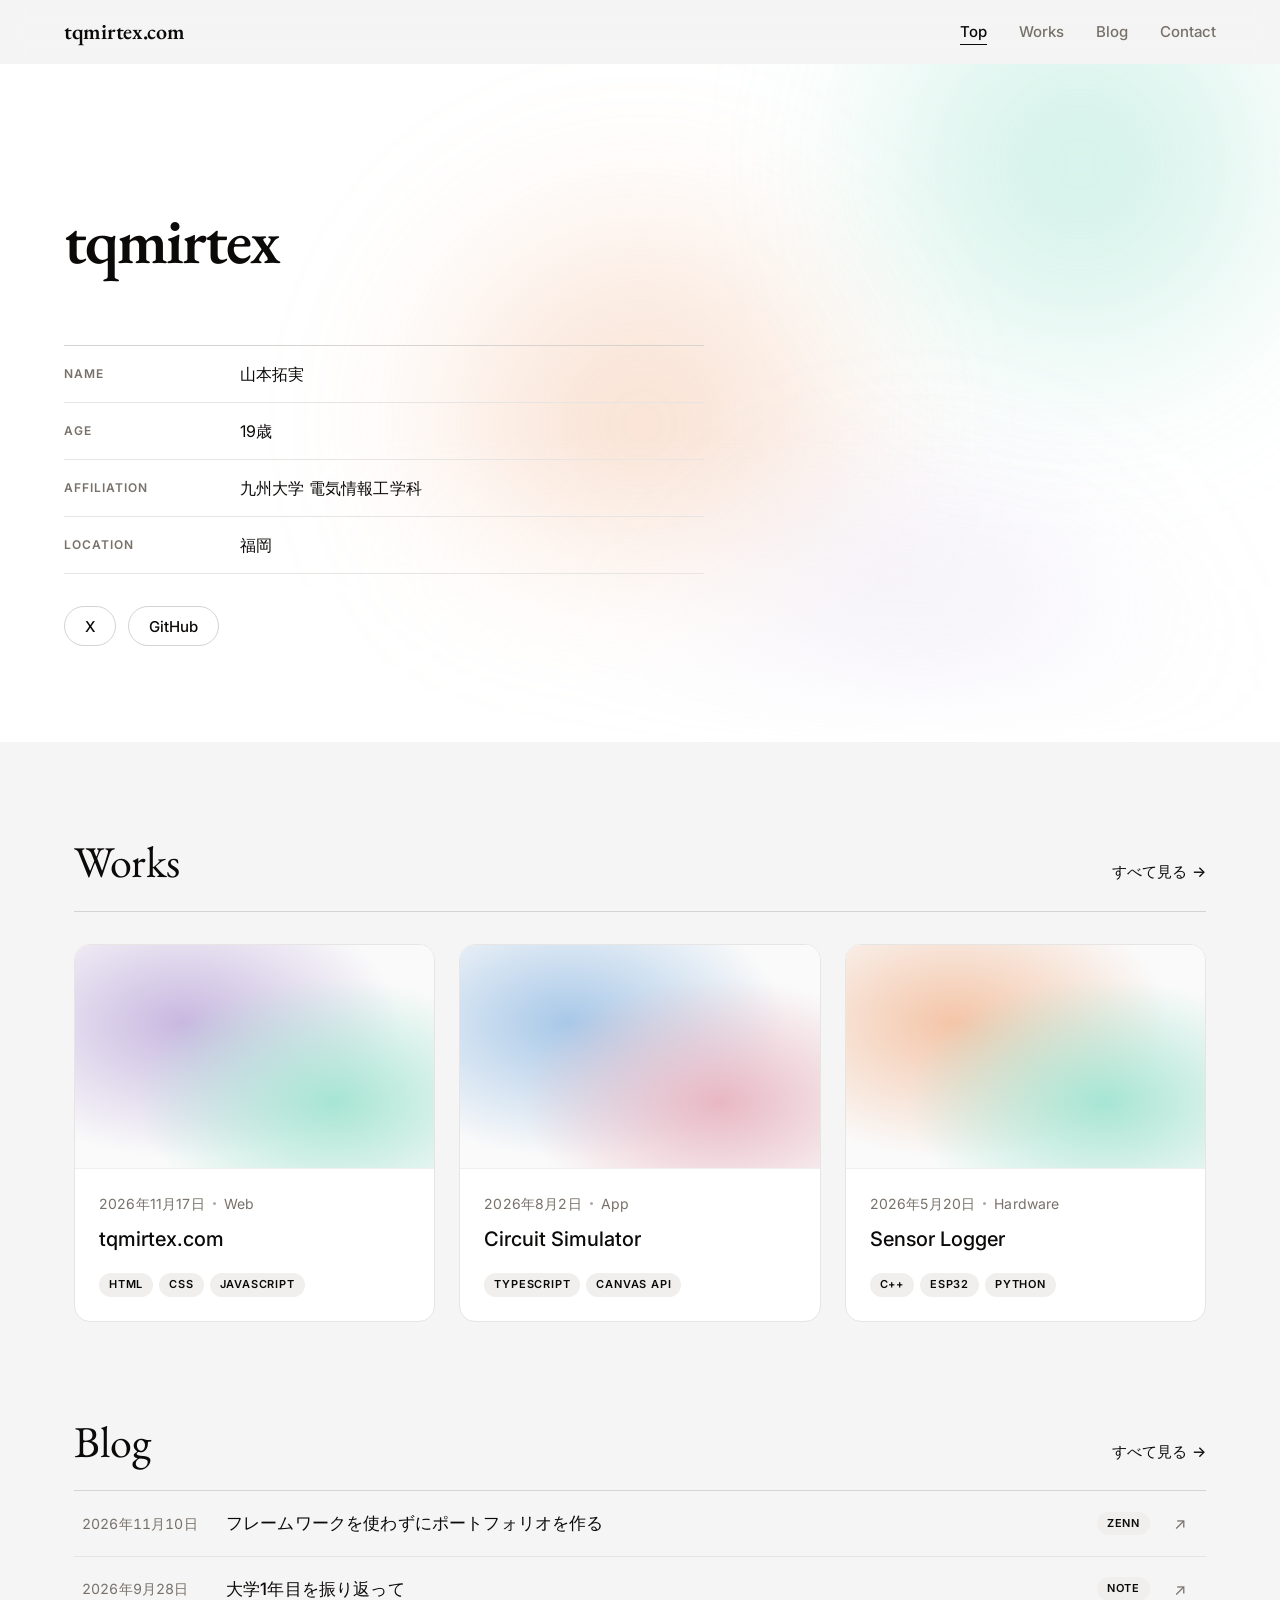
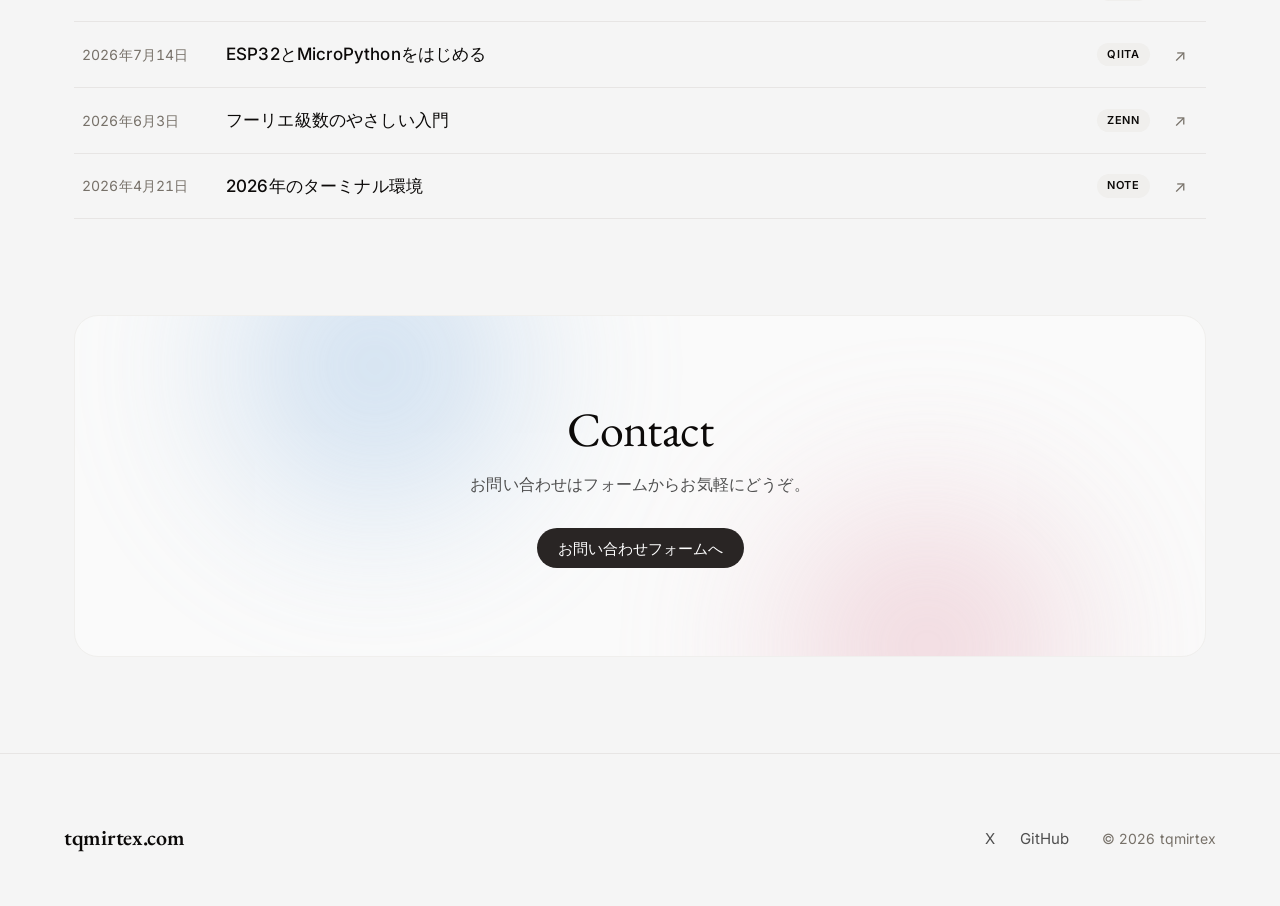
==== index.html @ c692ddb8 "初期デプロイ" ====
<!DOCTYPE html>
<html lang="ja" class="no-js">
<head>
  <meta charset="UTF-8">
  <meta name="viewport" content="width=device-width, initial-scale=1">
  <title>tqmirtex.com</title>
  <meta name="description" content="tqmirtex（山本拓実）のポートフォリオ">
  <meta property="og:title" content="tqmirtex.com">
  <meta property="og:type" content="website">
  <link rel="icon" href="assets/images/favicon.svg" type="image/svg+xml">
  <link rel="preconnect" href="https://fonts.googleapis.com">
  <link rel="preconnect" href="https://fonts.gstatic.com" crossorigin>
  <link href="https://fonts.googleapis.com/css2?family=EB+Garamond:wght@400;600&family=Inter:wght@400;500;600&display=swap" rel="stylesheet">
  <link rel="stylesheet" href="assets/css/style.css">
</head>
<body>
  <header class="site-header">
    <div class="container site-header__inner">
      <a class="site-logo" href="./">tqmirtex.com</a>
      <button class="nav-toggle" type="button" aria-label="メニューを開く" aria-expanded="false" aria-controls="site-nav">
        <span></span><span></span>
      </button>
      <nav class="site-nav" id="site-nav">
        <a href="./" aria-current="page">Top</a>
        <a href="works/">Works</a>
        <a href="blog/">Blog</a>
        <a href="contact/">Contact</a>
      </nav>
    </div>
  </header>

  <main>
    <section class="hero">
      <div class="orbs" aria-hidden="true">
        <span class="orb orb--mint"></span>
        <span class="orb orb--peach"></span>
        <span class="orb orb--lavender"></span>
      </div>
      <div class="container hero__inner">
        <h1 class="hero__title reveal">tqmirtex</h1>

        <dl class="profile reveal">
          <div class="profile__row">
            <dt>Name</dt>
            <dd>山本拓実</dd>
          </div>
          <div class="profile__row">
            <dt>Age</dt>
            <dd>19歳</dd>
          </div>
          <div class="profile__row">
            <dt>Affiliation</dt>
            <dd>九州大学 電気情報工学科</dd>
          </div>
          <div class="profile__row">
            <dt>Location</dt>
            <dd>福岡</dd>
          </div>
        </dl>

        <ul class="social reveal">
          <li><a class="btn btn--outline" href="https://x.com/tqmirtex" target="_blank" rel="noopener">X</a></li>
          <li><a class="btn btn--outline" href="https://github.com/tqmirtex" target="_blank" rel="noopener">GitHub</a></li>
        </ul>
      </div>
    </section>

    <section class="section">
      <div class="container">
        <div class="section__head">
          <h2 class="section__title">Works</h2>
          <a class="link-more" href="works/">すべて見る <span aria-hidden="true">→</span></a>
        </div>
        <div class="card-grid" data-works-list data-limit="3"></div>
      </div>
    </section>

    <section class="section">
      <div class="container">
        <div class="section__head">
          <h2 class="section__title">Blog</h2>
          <a class="link-more" href="blog/">すべて見る <span aria-hidden="true">→</span></a>
        </div>
        <ul class="post-list" data-blog-list data-limit="5"></ul>
      </div>
    </section>

    <section class="section section--cta">
      <div class="container">
        <div class="cta-card">
          <div class="orbs" aria-hidden="true">
            <span class="orb orb--sky"></span>
            <span class="orb orb--rose"></span>
          </div>
          <h2 class="cta-card__title">Contact</h2>
          <p class="cta-card__text">お問い合わせはフォームからお気軽にどうぞ。</p>
          <a class="btn btn--primary" href="contact/">お問い合わせフォームへ</a>
        </div>
      </div>
    </section>
  </main>

  <footer class="site-footer">
    <div class="container site-footer__inner">
      <a class="site-logo" href="./">tqmirtex.com</a>
      <ul class="site-footer__links">
        <li><a href="https://x.com/tqmirtex" target="_blank" rel="noopener">X</a></li>
        <li><a href="https://github.com/tqmirtex" target="_blank" rel="noopener">GitHub</a></li>
      </ul>
      <p class="site-footer__copy">&copy; <span data-year></span> tqmirtex</p>
    </div>
  </footer>

  <script src="assets/js/data/works.js"></script>
  <script src="assets/js/data/blog.js"></script>
  <script src="assets/js/main.js"></script>
</body>
</html>
---- assets/css/style.css ----
:root {
  --color-primary: #000000;
  --color-primary-active: #000000;
  --color-ink: #000000;
  --color-body: #60646c;
  --color-muted: #8b8f98;
  --color-line: #e6e8eb;
  --color-line-soft: #f0f0f3;
  --color-canvas: #ffffff;
  --color-canvas-soft: #ffffff;
  --color-surface: #ffffff;
  --color-surface-strong: #ffffff;
  --color-dark: #171717;
  --color-dark-soft: #b0b4ba;
  --color-red: #e62d1f;
  --font-sans: Inter, ui-sans-serif, -apple-system, BlinkMacSystemFont, "Segoe UI", sans-serif;
  --font-mono: "JetBrains Mono", "SFMono-Regular", Consolas, monospace;
  --radius-sm: 4px;
  --radius-md: 5px;
  --radius-lg: 6px;
  --shadow-soft: 0 14px 44px rgba(0, 0, 0, 0.08);
  --container: 1180px;
  --header-height: 64px;
}

* {
  box-sizing: border-box;
}

html {
  scroll-behavior: smooth;
  scroll-padding-top: calc(var(--header-height) + 24px);
}

body {
  margin: 0;
  background: var(--color-canvas);
  color: var(--color-ink);
  font-family: var(--font-sans);
  font-size: 16px;
  line-height: 1.65;
  overflow-x: hidden;
  text-rendering: optimizeLegibility;
}

body.nav-open {
  overflow: hidden;
}

img {
  display: block;
  max-width: 100%;
  height: auto;
}

a {
  color: inherit;
  text-decoration: none;
}

button,
input,
textarea {
  font: inherit;
}

input,
textarea {
  width: 100%;
}

.sr-only {
  position: absolute;
  width: 1px;
  height: 1px;
  padding: 0;
  margin: -1px;
  overflow: hidden;
  clip: rect(0, 0, 0, 0);
  white-space: nowrap;
  border: 0;
}

.skip-link {
  position: fixed;
  top: 12px;
  left: 12px;
  z-index: 100;
  padding: 10px 14px;
  background: #ffffff;
  color: var(--color-ink);
  border: 1px solid var(--color-ink);
  border-radius: var(--radius-md);
  transform: translateY(-140%);
}

.skip-link:focus {
  transform: translateY(0);
}

.site-header {
  position: sticky;
  top: 0;
  z-index: 20;
  min-height: var(--header-height);
  background: #ffffff;
  backdrop-filter: blur(18px);
}

.header-inner,
.section,
.page-hero,
.article,
.footer-inner {
  width: min(100% - 40px, var(--container));
  margin: 0 auto;
}

.header-inner {
  display: flex;
  align-items: center;
  justify-content: space-between;
  min-height: var(--header-height);
  gap: 24px;
}

.site-logo {
  display: inline-flex;
  align-items: center;
  min-height: 40px;
  font-family: var(--font-sans);
  font-size: 18px;
  font-weight: 500;
  letter-spacing: 0;
  line-height: 1;
}

.site-nav {
  display: flex;
  align-items: center;
  gap: 12px;
}

.site-nav a {
  display: inline-flex;
  align-items: center;
  min-height: 40px;
  padding: 8px 4px;
  color: var(--color-ink);
  font-size: 14px;
  font-weight: 500;
  transition: color 160ms ease, opacity 160ms ease;
}

.site-nav:hover a {
  color: #a4a7ae;
}

.site-nav a[aria-current="page"] {
  color: var(--color-ink);
  background: transparent;
}

.site-nav a:hover,
.site-nav a:focus-visible {
  color: var(--color-ink);
  background: transparent;
}

.nav-toggle {
  display: none;
  align-items: center;
  justify-content: center;
  width: 42px;
  height: 42px;
  padding: 0;
  color: var(--color-ink);
  background: transparent;
  border: 0;
  border-radius: 0;
}

.nav-toggle-line,
.nav-toggle-line::before,
.nav-toggle-line::after {
  display: block;
  width: 18px;
  height: 0;
  background: transparent;
  border-top: 1px solid currentColor;
  transition: transform 180ms ease, opacity 180ms ease;
  content: "";
}

.nav-toggle-line::before {
  transform: translateY(-6px);
}

.nav-toggle-line::after {
  transform: translateY(5px);
}

.nav-open .nav-toggle-line {
  background: transparent;
  border-color: transparent;
}

.nav-open .nav-toggle-line::before {
  background: transparent;
  border-color: var(--color-ink);
  transform: translateY(1px) rotate(45deg);
}

.nav-open .nav-toggle-line::after {
  background: transparent;
  border-color: var(--color-ink);
  transform: translateY(0) rotate(-45deg);
}

.hero {
  position: relative;
  min-height: auto;
  padding: 60px 0 44px;
  overflow: hidden;
  background: #ffffff;
}

.hero-pattern {
  position: absolute;
  inset: 0;
  width: 100%;
  height: 100%;
  z-index: 0;
  pointer-events: none;
  opacity: 1;
  mask-image: linear-gradient(180deg, #000 0%, #000 68%, transparent 96%);
  -webkit-mask-image: linear-gradient(180deg, #000 0%, #000 68%, transparent 96%);
}

.hero-inner {
  position: relative;
  z-index: 1;
  display: grid;
  grid-template-columns: minmax(0, 1.05fr) minmax(300px, 0.95fr);
  align-items: center;
  gap: 56px;
  width: min(100% - 40px, var(--container));
  margin: 0 auto;
}

.hero-copy {
  max-width: 680px;
}

.eyebrow {
  margin: 0 0 14px;
  color: var(--color-muted);
  font-family: var(--font-mono);
  font-size: 12px;
  font-weight: 600;
  letter-spacing: 0;
  text-transform: uppercase;
}

h1,
h2,
h3,
p {
  overflow-wrap: anywhere;
}

h1,
h2,
h3 {
  margin: 0;
  color: var(--color-ink);
  line-height: 1.12;
  letter-spacing: 0;
}

.hero h1 {
  font-size: 64px;
  font-weight: 600;
}

.hero-title {
  display: grid;
  gap: 4px;
}

.hero-title-static {
  font-size: 0.62em;
  line-height: 1.05;
}

.typing-line {
  display: inline-flex;
  align-items: baseline;
  width: max-content;
  min-width: 13ch;
  min-height: 1.12em;
  font-family: inherit;
  font-size: 1.12em;
  font-weight: 500;
  letter-spacing: 0;
  line-height: 1.12;
}

.typing-cursor {
  display: inline-block;
  width: 2px;
  height: 0.86em;
  margin-left: 0.08em;
  background: var(--color-ink);
  transform: translateY(0.08em);
  animation: typing-cursor-blink 920ms steps(1, end) infinite;
}


@keyframes typing-cursor-blink {
  0%,
  48% {
    opacity: 1;
  }

  49%,
  100% {
    opacity: 0;
  }
}

.hero-lead {
  max-width: 600px;
  margin: 24px 0 0;
  color: var(--color-body);
  font-size: 18px;
}

.hero-actions {
  display: flex;
  flex-wrap: wrap;
  gap: 10px;
  margin-top: 32px;
}

.button {
  display: inline-flex;
  align-items: center;
  justify-content: center;
  min-height: 44px;
  padding: 11px 22px;
  border: 1px solid transparent;
  border-radius: 999px;
  font-size: 14px;
  font-weight: 700;
  line-height: 1;
  cursor: pointer;
  transition: background 180ms ease, border-color 180ms ease, color 180ms ease;
}

.button-primary {
  background: #000000;
  color: #ffffff;
  border-color: #000000;
}

.button-primary:hover {
  background: #1f1f1f;
  border-color: #1f1f1f;
  color: #ffffff;
}

.button-secondary {
  background: #f4f4f4;
  color: var(--color-ink);
  border-color: #f4f4f4;
}

.button-secondary:hover {
  background: #e8e8e8;
  border-color: #e8e8e8;
  color: var(--color-ink);
}

.button-invert {
  background: #000000;
  color: #ffffff;
  border-color: #000000;
}

.button-invert:hover {
  background: #1f1f1f;
  border-color: #1f1f1f;
  color: #ffffff;
}

.text-link {
  display: inline-flex;
  align-items: center;
  min-height: 40px;
  color: var(--color-ink);
  font-weight: 400;
  text-decoration: none;
  transition: color 180ms ease;
}

.text-link:hover,
.text-link:focus-visible {
  color: #a4a7ae;
}

.hero-visual {
  position: relative;
  width: min(100%, 430px);
  margin-left: auto;
}

.hero-visual::before {
  position: absolute;
  content: "";
}

.hero-visual::before {
  inset: 10%;
  background: transparent;
  filter: blur(46px);
  transform: translateY(28px);
}

.hero-visual img {
  position: relative;
  z-index: 1;
  width: 100%;
  border-radius: var(--radius-lg);
  box-shadow: var(--shadow-soft);
}

.hero-visual-name {
  position: relative;
  z-index: 1;
  display: grid;
  align-items: center;
  justify-content: center;
  gap: 12px;
  margin: 18px 0 0;
  color: #000000;
  line-height: 1;
  letter-spacing: 0;
  text-align: center;
  width: 100%;
}

.hero-visual-handle {
  font-size: 46px;
  font-weight: 500;
}

.hero-visual-subname {
  color: var(--color-muted);
  font-size: 16px;
  font-weight: 400;
}

.section {
  padding: 96px 0;
}

#profile {
  padding-top: 72px;
}

.section-muted {
  width: 100%;
  max-width: none;
  padding-right: max(20px, calc((100vw - var(--container)) / 2));
  padding-left: max(20px, calc((100vw - var(--container)) / 2));
  background: #ffffff;
}

.section-dark {
  width: 100%;
  max-width: none;
  padding-right: max(20px, calc((100vw - var(--container)) / 2));
  padding-left: max(20px, calc((100vw - var(--container)) / 2));
  background: #ffffff;
  color: var(--color-ink);
}

.section-dark h2 {
  color: var(--color-ink);
}

.section-dark .eyebrow {
  color: var(--color-muted);
}

.section-dark p {
  color: var(--color-body);
}

.section-heading {
  max-width: 760px;
  margin-bottom: 42px;
}

.section-heading-row {
  display: flex;
  align-items: end;
  justify-content: space-between;
  max-width: none;
  gap: 24px;
}

.section-heading h2,
.page-hero h1 {
  font-size: 42px;
}

.section-heading h2 {
  font-weight: 400;
}

.page-hero h1 {
  font-weight: 400;
}

.profile-layout {
  display: grid;
  grid-template-columns: minmax(0, 1fr) 280px;
  gap: 40px;
  align-items: start;
}

.profile-main,
.profile-side,
.work-card {
  border: 1px solid var(--color-line);
  border-radius: var(--radius-lg);
  background: var(--color-surface);
}

.profile-main {
  padding: 32px;
}

.profile-list {
  display: grid;
  gap: 18px;
  margin: 0;
}

.profile-list div {
  display: grid;
  grid-template-columns: 120px minmax(0, 1fr);
  gap: 20px;
  padding-bottom: 18px;
  border-bottom: 1px solid var(--color-line-soft);
}

.profile-list div:last-child {
  padding-bottom: 0;
  border-bottom: 0;
}

.profile-list dt {
  color: var(--color-muted);
  font-family: var(--font-mono);
  font-size: 12px;
  font-weight: 600;
}

.profile-list dd {
  margin: 0;
}

.profile-copy {
  display: grid;
  grid-template-columns: 120px minmax(0, 1fr);
  gap: 20px;
  min-height: 20px;
  margin-top: 24px;
  padding-top: 24px;
  border-top: 1px solid var(--color-line-soft);
}

.profile-copy-label {
  margin: 0;
  color: var(--color-muted);
  font-family: var(--font-mono);
  font-size: 12px;
  font-weight: 600;
}

.profile-copy p:not(.profile-copy-label) {
  margin: 0;
  color: var(--color-ink);
}

.profile-side {
  display: grid;
  gap: 8px;
  padding: 24px;
}

.side-title {
  margin: 0 0 8px;
  color: var(--color-muted);
  font-family: var(--font-mono);
  font-size: 12px;
  font-weight: 600;
}

.profile-side a {
  display: flex;
  align-items: center;
  gap: 12px;
  min-height: 40px;
  padding: 8px 0;
  border-bottom: 1px solid var(--color-line-soft);
  font-weight: 400;
}

.sns-icon {
  display: inline-flex;
  align-items: center;
  justify-content: center;
  flex: 0 0 auto;
  width: 36px;
  height: 36px;
  color: #ffffff;
  border-radius: var(--radius-md);
}

.sns-icon svg {
  display: block;
  width: 22px;
  height: 22px;
  fill: currentColor;
}

.sns-icon-github {
  background: #000000;
}

.sns-icon-facebook {
  background: #1877f2;
}

.works-grid,
.archive-grid {
  display: grid;
  grid-template-columns: repeat(3, minmax(0, 1fr));
  gap: 24px;
}

.work-card {
  overflow: visible;
  border: 0;
  border-radius: 0;
  background: transparent;
}

.work-card-link {
  display: block;
  color: inherit;
}

.work-thumb {
  display: block;
  aspect-ratio: 16 / 10;
  overflow: hidden;
  border-radius: var(--radius-md);
  background: #ffffff;
}

.work-thumb img {
  width: 100%;
  height: 100%;
  object-fit: cover;
}

.card-body {
  padding: 24px;
}

.work-card .card-body {
  display: block;
  padding: 18px 0 0;
}

.meta,
.tech {
  margin: 0;
  color: var(--color-muted);
  font-family: var(--font-mono);
  font-size: 12px;
  letter-spacing: 0;
}

.card-body h2,
.card-body h3,
.card-title,
.blog-row h2,
.blog-row h3 {
  display: block;
  margin-top: 10px;
  font-size: 22px;
  font-weight: 400;
}

.card-body p:not(.meta):not(.tech),
.card-summary,
.blog-row p:not(.meta) {
  display: block;
  margin: 12px 0 0;
  color: var(--color-body);
}

.tech {
  display: block;
  margin-top: 18px;
  color: var(--color-ink);
}

.blog-list {
  display: grid;
  border-top: 1px solid var(--color-line);
}

.blog-row {
  border-bottom: 1px solid var(--color-line);
}

.blog-row > a {
  display: grid;
  grid-template-columns: 190px minmax(0, 1fr);
  gap: 24px;
  align-items: center;
  padding: 24px 0;
  color: inherit;
}

.blog-row h2,
.blog-row h3 {
  margin-top: 0;
  font-size: 20px;
}

.page-hero {
  padding: 84px 0 56px;
}

.page-hero + .section {
  padding-top: 56px;
}

.page-hero h1 {
  margin-bottom: 18px;
}

.page-hero p:not(.eyebrow) {
  max-width: 660px;
  margin: 0;
  color: var(--color-body);
  font-size: 18px;
}

.article {
  max-width: 880px;
  padding: 84px 0 96px;
}

.article-header {
  margin-top: 24px;
  margin-bottom: 32px;
}

.article-header h1 {
  font-size: 48px;
  font-weight: 400;
}

.article-header p:not(.eyebrow):not(.tags) {
  margin: 20px 0 0;
  color: var(--color-body);
  font-size: 18px;
}

.article-image {
  width: 100%;
  aspect-ratio: 16 / 9;
  object-fit: cover;
  border-radius: var(--radius-lg);
  border: 1px solid var(--color-line);
}

.article-body {
  margin-top: 40px;
}

.article-body h2 {
  margin: 36px 0 12px;
  font-size: 26px;
  font-weight: 400;
}

.article-body p {
  margin: 0 0 18px;
  color: var(--color-body);
}

.article-body .article-link-action {
  margin-top: 32px;
}

.contact-layout {
  display: grid;
  grid-template-columns: minmax(0, 0.85fr) minmax(320px, 1fr);
  gap: 56px;
  align-items: start;
}

.contact-layout h2 {
  font-size: 40px;
  font-weight: 400;
}

.contact-form {
  display: grid;
  gap: 16px;
}

.contact-form label {
  display: grid;
  gap: 8px;
}

.contact-form span {
  color: var(--color-ink);
  font-size: 14px;
  font-weight: 600;
}

.contact-form input,
.contact-form textarea {
  min-height: 44px;
  padding: 12px 14px;
  color: var(--color-ink);
  background: #ffffff;
  border: 1px solid var(--color-line);
  border-radius: var(--radius-md);
  outline: none;
}

.contact-form textarea {
  resize: vertical;
}

.contact-form button {
  justify-self: end;
  min-width: 180px;
}

.contact-form input:focus,
.contact-form textarea:focus {
  border-color: var(--color-ink);
  box-shadow: 0 0 0 3px rgba(23, 23, 23, 0.1);
}

.form-message {
  margin: 0;
  color: var(--color-ink);
}

.site-footer {
  padding: 58px 0;
  border-top: 1px solid var(--color-line);
}

.footer-inner {
  display: grid;
  grid-template-columns: 1fr;
  gap: 22px;
}

.footer-inner nav {
  display: flex;
  flex-wrap: wrap;
  gap: 10px 18px;
}

.footer-inner nav a,
.footer-inner p {
  color: var(--color-body);
  font-size: 14px;
}

.footer-inner p {
  margin: 0;
}

.not-found {
  display: grid;
  min-height: 100svh;
  place-items: center;
  padding: 32px 20px;
}

.not-found-inner {
  max-width: 620px;
  text-align: center;
}

.not-found h1 {
  font-size: 48px;
}

.not-found p:not(.eyebrow) {
  margin: 18px 0 28px;
  color: var(--color-body);
}

.section-reveal {
  opacity: 0;
  transform: translateY(22px);
  transition: opacity 520ms ease, transform 520ms ease;
}

.section-reveal.is-visible {
  opacity: 1;
  transform: translateY(0);
}

@media (max-width: 980px) {
  .hero-inner,
  .profile-layout,
  .contact-layout {
    grid-template-columns: 1fr;
  }

  .hero-copy {
    display: contents;
  }

  .hero-title {
    order: 1;
  }

  .hero-lead {
    order: 2;
  }

  .hero-visual {
    order: 3;
    margin: 0;
    width: min(100%, 380px);
  }

  .hero-actions {
    order: 4;
  }

  .works-grid,
  .archive-grid {
    grid-template-columns: repeat(2, minmax(0, 1fr));
  }

  .blog-row > a {
    grid-template-columns: 1fr;
    gap: 8px;
  }
}

@media (max-width: 760px) {
  .header-inner,
  .section,
  .page-hero,
  .article,
  .footer-inner {
    width: min(100% - 32px, var(--container));
  }

  .nav-toggle {
    display: inline-flex;
  }

  .site-nav {
    position: fixed;
    top: var(--header-height);
    right: 0;
    left: 0;
    display: grid;
    gap: 0;
    padding: 18px 24px 28px;
    background: #ffffff;
    border: 0;
    border-bottom: 1px solid var(--color-line);
    border-radius: 0;
    box-shadow: none;
    transform: translateY(-100%);
    opacity: 0;
    pointer-events: none;
    transition: opacity 220ms ease, transform 220ms ease;
  }

  .nav-open .site-nav {
    transform: translateY(0);
    opacity: 1;
    pointer-events: auto;
  }

  .site-nav a {
    justify-content: flex-start;
    min-height: 48px;
    padding: 8px 0;
    text-align: left;
  }

  .hero {
    min-height: auto;
    padding: 48px 0 44px;
  }

  .hero h1 {
    font-size: 42px;
  }

  .hero-lead,
  .page-hero p:not(.eyebrow),
  .article-header p:not(.eyebrow):not(.tags) {
    font-size: 16px;
  }

  .section {
    padding-top: 72px;
    padding-bottom: 72px;
  }

  .page-hero + .section {
    padding-top: 48px;
  }

  .section-heading-row {
    align-items: start;
    flex-direction: column;
    gap: 10px;
  }

  .section-heading h2,
  .page-hero h1,
  .contact-layout h2,
  .not-found h1 {
    font-size: 34px;
  }

  .article-header h1 {
    font-size: 36px;
  }

  .contact-form button {
    justify-self: stretch;
    width: 100%;
  }

  .profile-main {
    padding: 24px;
  }

  .profile-list div {
    grid-template-columns: 1fr;
    gap: 4px;
  }

  .profile-copy {
    grid-template-columns: 1fr;
    gap: 4px;
  }

  .works-grid,
  .archive-grid {
    grid-template-columns: 1fr;
  }

}

@media (max-width: 460px) {
  .hero h1 {
    font-size: 42px;
  }

  .hero-visual-handle {
    font-size: 34px;
  }

  .hero-visual-subname {
    font-size: 14px;
  }

  .hero-actions,
  .button {
    width: 100%;
  }

  .card-body,
  .profile-main,
  .profile-side {
    padding: 20px;
  }
}

@media (prefers-reduced-motion: reduce) {
  *,
  *::before,
  *::after {
    scroll-behavior: auto !important;
    animation-duration: 0.01ms !important;
    animation-iteration-count: 1 !important;
    transition-duration: 0.01ms !important;
  }

  .section-reveal {
    opacity: 1;
    transform: none;
  }

  .hero-pattern {
    opacity: 1;
  }
}

/* ==========================================================
   tqmirtex.com
   Design tokens follow docs/design.md
   ========================================================== */

:root {
  /* Colors */
  --c-primary: #292524;
  --c-primary-active: #0c0a09;
  --c-ink: #0c0a09;
  --c-body: #4e4e4e;
  --c-muted: #777169;
  --c-muted-soft: #a8a29e;
  --c-hairline: #e7e5e4;
  --c-hairline-soft: #f0efed;
  --c-hairline-strong: #d6d3d1;
  --c-canvas: #f5f5f5;
  --c-canvas-soft: #fafafa;
  --c-surface: #ffffff;
  --c-surface-strong: #f0efed;
  --c-on-primary: #ffffff;
  --c-mint: #a7e5d3;
  --c-peach: #f4c5a8;
  --c-lavender: #c8b8e0;
  --c-sky: #a8c8e8;
  --c-rose: #e8b8c4;
  --c-error: #dc2626;
  --c-success: #16a34a;

  /* Type */
  --f-display: "EB Garamond", "Times New Roman", serif;
  --f-body: "Inter", system-ui, -apple-system, "Segoe UI", sans-serif;

  /* Radius */
  --r-md: 8px;
  --r-lg: 12px;
  --r-xl: 16px;
  --r-xxl: 24px;
  --r-pill: 9999px;

  /* Spacing */
  --s-xs: 8px;
  --s-sm: 12px;
  --s-base: 16px;
  --s-md: 20px;
  --s-lg: 24px;
  --s-xl: 32px;
  --s-xxl: 48px;
  --s-section: 96px;

  --header-h: 64px;
  --shadow-soft: 0 4px 16px rgba(0, 0, 0, 0.04);
  --ease: cubic-bezier(0.22, 0.61, 0.36, 1);
}

/* ---------- Base ---------- */

*,
*::before,
*::after { box-sizing: border-box; }

html { -webkit-text-size-adjust: 100%; scroll-behavior: smooth; }

body {
  margin: 0;
  background: var(--c-canvas);
  color: var(--c-body);
  font-family: var(--f-body);
  font-size: 16px;
  line-height: 1.5;
  letter-spacing: 0.16px;
  -webkit-font-smoothing: antialiased;
  -moz-osx-font-smoothing: grayscale;
  overflow-x: hidden;
}

img { display: block; max-width: 100%; height: auto; }
a { color: inherit; text-decoration: none; }
ul, ol { margin: 0; padding: 0; list-style: none; }
h1, h2, h3, p, dl, dd, figure { margin: 0; }

:focus-visible { outline: 2px solid var(--c-ink); outline-offset: 3px; border-radius: 4px; }

main { position: relative; }

.container {
  width: 100%;
  max-width: 1200px;
  margin: 0 auto;
  padding: 0 var(--s-lg);
}
.container--narrow { max-width: 760px; }

/* ---------- Buttons ---------- */

.btn {
  display: inline-flex;
  align-items: center;
  justify-content: center;
  height: 40px;
  padding: 0 20px;
  border-radius: var(--r-pill);
  font: 500 15px/1 var(--f-body);
  letter-spacing: 0;
  cursor: pointer;
  border: 1px solid transparent;
  transition: background-color .2s var(--ease), border-color .2s var(--ease), color .2s var(--ease);
}
.btn--primary { background: var(--c-primary); color: var(--c-on-primary); }
.btn--primary:hover { background: var(--c-primary-active); }
.btn--primary:active { background: var(--c-primary-active); transform: translateY(1px); }
.btn--outline { background: transparent; color: var(--c-ink); border-color: var(--c-hairline-strong); }
.btn--outline:hover { border-color: var(--c-ink); }

/* ---------- Header ---------- */

.site-header {
  position: sticky;
  top: 0;
  z-index: 50;
  height: var(--header-h);
  background: rgba(245, 245, 245, 0.82);
  backdrop-filter: saturate(140%) blur(12px);
  -webkit-backdrop-filter: saturate(140%) blur(12px);
  border-bottom: 1px solid transparent;
  transition: border-color .3s var(--ease);
}
.site-header.is-scrolled { border-bottom-color: var(--c-hairline); }

.site-header__inner {
  height: 100%;
  display: flex;
  align-items: center;
  justify-content: space-between;
}

.site-logo {
  font-family: var(--f-display);
  font-size: 22px;
  font-weight: 600;
  letter-spacing: -0.3px;
  color: var(--c-ink);
}

.site-nav { display: flex; gap: var(--s-xl); }
.site-nav a {
  position: relative;
  min-height: 0;
  padding: 0;
  line-height: 1.4;
  font-size: 15px;
  font-weight: 500;
  letter-spacing: 0;
  color: var(--c-muted);
  transition: color .2s var(--ease);
}
.site-nav a:hover,
.site-nav a[aria-current="page"] { color: var(--c-ink); }
/* Underline that draws in from the left on hover */
.site-nav a::after {
  content: "";
  position: absolute;
  left: 0; right: 0; bottom: -3px;
  height: 1px;
  background: var(--c-ink);
  transform: scaleX(0);
  transform-origin: left;
  transition: transform .5s var(--ease);
}
.site-nav a:hover::after,
.site-nav a[aria-current="page"]::after { transform: scaleX(1); }

.nav-toggle {
  display: none;
  position: relative;
  width: 40px;
  height: 40px;
  margin-right: -8px;
  padding: 0;
  background: none;
  border: 0;
  cursor: pointer;
}
.nav-toggle span {
  position: absolute;
  left: 11px;
  width: 18px;
  height: 1px;
  background: var(--c-ink);
  transition: transform .3s var(--ease), top .3s var(--ease);
}
.nav-toggle span:first-child { top: 16px; }
.nav-toggle span:last-child { top: 23px; }
.nav-toggle[aria-expanded="true"] span:first-child { top: 20px; transform: rotate(45deg); }
.nav-toggle[aria-expanded="true"] span:last-child { top: 20px; transform: rotate(-45deg); }

/* ---------- Atmospheric orbs ---------- */

.orbs {
  position: absolute;
  inset: 0;
  overflow: hidden;
  pointer-events: none;
  z-index: 0;
}
.hero > .orbs,
.page-head > .orbs,
.work-detail > .orbs {
  -webkit-mask-image: linear-gradient(to bottom, #000 55%, transparent 100%);
  mask-image: linear-gradient(to bottom, #000 55%, transparent 100%);
}
.orb {
  position: absolute;
  width: 560px;
  height: 560px;
  border-radius: 50%;
  filter: blur(72px);
  opacity: 0.65;
  animation: drift 22s ease-in-out infinite alternate;
}
.orb--mint     { background: radial-gradient(circle, var(--c-mint) 0%, transparent 70%); }
.orb--peach    { background: radial-gradient(circle, var(--c-peach) 0%, transparent 70%); }
.orb--lavender { background: radial-gradient(circle, var(--c-lavender) 0%, transparent 70%); }
.orb--sky      { background: radial-gradient(circle, var(--c-sky) 0%, transparent 70%); }
.orb--rose     { background: radial-gradient(circle, var(--c-rose) 0%, transparent 70%); }

.orbs .orb:nth-child(1) { top: -180px; right: -80px; }
.orbs .orb:nth-child(2) { top: 80px; right: 28%; animation-delay: -7s; animation-duration: 26s; }
.orbs .orb:nth-child(3) { bottom: -260px; right: 6%; animation-delay: -13s; animation-duration: 30s; }

@keyframes drift {
  0%   { transform: translate3d(0, 0, 0) scale(1); }
  50%  { transform: translate3d(-40px, 30px, 0) scale(1.06); }
  100% { transform: translate3d(30px, -20px, 0) scale(0.96); }
}

/* ---------- Hero ---------- */

.hero {
  position: relative;
  padding: 120px 0 var(--s-section);
}
.hero__inner { position: relative; z-index: 1; }

.hero__title {
  margin-top: var(--s-lg);
  font-family: var(--f-display);
  font-size: clamp(48px, 9vw, 104px);
  font-weight: 400;
  line-height: 1.02;
  letter-spacing: -0.03em;
  color: var(--c-ink);
}

.profile {
  margin-top: 72px;
  max-width: 640px;
  border-top: 1px solid var(--c-hairline-strong);
}
.profile__row {
  display: grid;
  grid-template-columns: 160px 1fr;
  gap: var(--s-base);
  padding: var(--s-base) 0;
  border-bottom: 1px solid var(--c-hairline);
}
.profile dt {
  font-size: 12px;
  font-weight: 600;
  letter-spacing: 0.96px;
  text-transform: uppercase;
  color: var(--c-muted);
  padding-top: 3px;
}
.profile dd { color: var(--c-ink); }

.social { display: flex; gap: var(--s-sm); margin-top: var(--s-xl); }

/* ---------- Page head (sub pages) ---------- */

.page-head {
  position: relative;
  padding: 104px 0 var(--s-xxl);
}
.page-head .container { position: relative; z-index: 1; }
.page-head .orb { width: 480px; height: 480px; }
.page-head__title {
  margin-top: var(--s-base);
  font-family: var(--f-display);
  font-size: clamp(48px, 7vw, 80px);
  font-weight: 400;
  line-height: 1.05;
  letter-spacing: -0.025em;
  color: var(--c-ink);
}

/* ---------- Sections ---------- */

.section { padding: var(--s-section) 0 0; position: relative; }
.section--tight { padding-top: var(--s-base); }
.section--cta { padding-bottom: 0; }

.section__head {
  display: flex;
  align-items: baseline;
  justify-content: space-between;
  gap: var(--s-base);
  padding-bottom: var(--s-lg);
  margin-bottom: var(--s-xl);
  border-bottom: 1px solid var(--c-hairline-strong);
}
.section__title {
  font-family: var(--f-display);
  font-size: 44px;
  font-weight: 400;
  line-height: 1.1;
  letter-spacing: -0.5px;
  color: var(--c-ink);
}

.link-more {
  font-size: 15px;
  font-weight: 500;
  color: var(--c-ink);
  white-space: nowrap;
}
.link-more span { display: inline-block; transition: transform .25s var(--ease); }
.link-more:hover span { transform: translateX(4px); }

.empty { color: var(--c-muted); padding: var(--s-xl) 0; }

/* ---------- Work cards ---------- */

.card-grid {
  display: grid;
  grid-template-columns: repeat(3, 1fr);
  gap: var(--s-lg);
}

.work-card {
  display: flex;
  flex-direction: column;
  height: 100%;
  background: var(--c-surface);
  border: 1px solid var(--c-hairline);
  border-radius: var(--r-xl);
  overflow: hidden;
  transition: transform .9s var(--ease), opacity .9s var(--ease);
}
.work-card:hover {
  transform: translateY(-6px);
}
.work-card__thumb {
  aspect-ratio: 16 / 10;
  overflow: hidden;
  background: var(--c-canvas-soft);
  border-bottom: 1px solid var(--c-hairline-soft);
}
.work-card__thumb img {
  width: 100%;
  height: 100%;
  object-fit: cover;
  transition: transform 1.4s var(--ease);
}
.work-card:hover .work-card__thumb img { transform: scale(1.03); }


.work-card__body {
  display: flex;
  flex-direction: column;
  gap: var(--s-sm);
  flex: 1;
  padding: var(--s-lg);
}
.work-card__meta {
  display: flex;
  align-items: center;
  gap: var(--s-xs);
  font-size: 14px;
  color: var(--c-muted);
}
.work-card__title {
  font-size: 20px;
  font-weight: 500;
  line-height: 1.35;
  letter-spacing: 0;
  color: var(--c-ink);
}
.work-card .tags { margin-top: auto; padding-top: var(--s-xs); }

.dot {
  width: 3px;
  height: 3px;
  border-radius: 50%;
  background: currentColor;
  opacity: .6;
}

.tags { display: flex; flex-wrap: wrap; gap: 6px; }
.tag {
  display: inline-flex;
  align-items: center;
  padding: 4px 10px;
  border-radius: var(--r-pill);
  background: var(--c-surface-strong);
  color: var(--c-ink);
  font-size: 11px;
  font-weight: 600;
  line-height: 1.4;
  letter-spacing: 0.8px;
  text-transform: uppercase;
}

/* ---------- Blog rows ---------- */

.post-list { border-top: 1px solid var(--c-hairline); }
.section__head + .post-list { border-top: 0; margin-top: calc(-1 * var(--s-xl)); }

.post-row {
  display: grid;
  grid-template-columns: 120px 1fr auto 24px;
  align-items: center;
  gap: var(--s-lg);
  padding: var(--s-md) var(--s-xs);
  border-bottom: 1px solid var(--c-hairline);
  transition: background-color .8s var(--ease), padding .8s var(--ease), transform .9s var(--ease), opacity .9s var(--ease);
}
.post-row:hover { background: var(--c-surface); padding-left: var(--s-base); padding-right: var(--s-base); }
.post-row__date { font-size: 14px; color: var(--c-muted); font-variant-numeric: tabular-nums; }
.post-row__title { font-size: 17px; font-weight: 500; color: var(--c-ink); line-height: 1.45; }
.post-row__arrow {
  color: var(--c-muted);
  transition: transform .7s var(--ease), color .7s var(--ease);
}
.post-row:hover .post-row__arrow { color: var(--c-ink); transform: translate(2px, -2px); }

/* ---------- Pagination ---------- */

.pagination {
  display: flex;
  justify-content: center;
  gap: 6px;
  margin-top: var(--s-xxl);
}
.pagination:empty { display: none; }
.pagination a,
.pagination span {
  display: inline-flex;
  align-items: center;
  justify-content: center;
  min-width: 40px;
  height: 40px;
  padding: 0 12px;
  border-radius: var(--r-pill);
  font-size: 15px;
  font-weight: 500;
  color: var(--c-muted);
  border: 1px solid transparent;
  transition: border-color .2s var(--ease), color .2s var(--ease);
}
.pagination a:hover { color: var(--c-ink); border-color: var(--c-hairline-strong); }
.pagination [aria-current="page"] { background: var(--c-primary); color: var(--c-on-primary); }
.pagination .is-disabled { opacity: .35; pointer-events: none; }

/* ---------- CTA card ---------- */

.cta-card {
  position: relative;
  overflow: hidden;
  padding: 88px var(--s-xl);
  border-radius: var(--r-xxl);
  background: var(--c-canvas-soft);
  border: 1px solid var(--c-hairline-soft);
  text-align: center;
}
.cta-card > :not(.orbs) { position: relative; z-index: 1; }
.cta-card .orb { width: 420px; height: 420px; opacity: .7; }
.cta-card .orb:nth-child(1) { top: -160px; left: 8%; right: auto; }
.cta-card .orb:nth-child(2) { top: auto; bottom: -200px; right: 6%; }
.cta-card__title {
  font-family: var(--f-display);
  font-size: 48px;
  font-weight: 400;
  line-height: 1.08;
  letter-spacing: -0.96px;
  color: var(--c-ink);
}
.cta-card__text { margin: var(--s-base) 0 var(--s-xl); color: var(--c-body); }

/* ---------- Work detail ---------- */

.work-detail { position: relative; padding: 56px 0 0; }
.work-detail .container { position: relative; z-index: 1; }
.work-detail .orb { width: 520px; height: 520px; opacity: .5; }

.link-back {
  display: inline-flex;
  gap: 6px;
  font-size: 15px;
  font-weight: 500;
  color: var(--c-muted);
  transition: color .2s var(--ease);
}
.link-back:hover { color: var(--c-ink); }

.work-detail__head { margin: var(--s-xxl) 0 var(--s-xl); }
.work-detail__meta {
  display: flex;
  align-items: center;
  gap: var(--s-xs);
  font-size: 14px;
  color: var(--c-muted);
}
.work-detail__title {
  margin: var(--s-base) 0 var(--s-lg);
  font-family: var(--f-display);
  font-size: clamp(40px, 6vw, 64px);
  font-weight: 400;
  line-height: 1.05;
  letter-spacing: -0.02em;
  color: var(--c-ink);
}
.work-detail__thumb {
  overflow: hidden;
  border-radius: var(--r-xl);
  border: 1px solid var(--c-hairline);
  background: var(--c-surface);
}
.work-detail__thumb img { width: 100%; aspect-ratio: 16 / 10; object-fit: cover; }

.prose { margin-top: var(--s-xxl); color: var(--c-body); font-size: 17px; line-height: 1.75; }
.prose > * + * { margin-top: 1.1em; }
.prose h2 {
  margin-top: 2em;
  font-family: var(--f-display);
  font-size: 32px;
  font-weight: 400;
  line-height: 1.15;
  letter-spacing: -0.32px;
  color: var(--c-ink);
}
.prose h3 { margin-top: 1.6em; font-size: 18px; font-weight: 500; color: var(--c-ink); }
.prose a { color: var(--c-ink); text-decoration: underline; text-underline-offset: 3px; text-decoration-color: var(--c-hairline-strong); }
.prose a:hover { text-decoration-color: var(--c-ink); }
.prose ul { padding-left: 1.2em; list-style: disc; }
.prose li + li { margin-top: .35em; }
.prose img { border-radius: var(--r-lg); border: 1px solid var(--c-hairline); }
.prose code {
  font-size: .9em;
  padding: 2px 6px;
  border-radius: 4px;
  background: var(--c-surface-strong);
}

.work-detail__nav {
  display: grid;
  grid-template-columns: 1fr 1fr;
  gap: var(--s-base);
  margin-top: 72px;
  padding-top: var(--s-xl);
  border-top: 1px solid var(--c-hairline-strong);
}
.work-detail__nav a {
  display: flex;
  flex-direction: column;
  gap: 4px;
  padding: var(--s-md) var(--s-lg);
  border-radius: var(--r-xl);
  border: 1px solid var(--c-hairline);
  background: var(--c-surface);
  transition: border-color .7s var(--ease), box-shadow .7s var(--ease);
}
.work-detail__nav a:hover { border-color: var(--c-hairline-strong); box-shadow: var(--shadow-soft); }
.work-detail__nav .next { grid-column: 2; text-align: right; }
.work-detail__nav small {
  font-size: 12px;
  font-weight: 600;
  letter-spacing: 0.96px;
  text-transform: uppercase;
  color: var(--c-muted);
}
.work-detail__nav strong { font-weight: 500; color: var(--c-ink); }

/* ---------- Contact form ---------- */

.contact-form { display: grid; gap: var(--s-lg); max-width: 680px; }
.field { display: grid; gap: var(--s-xs); }
.field label {
  font-size: 12px;
  font-weight: 600;
  letter-spacing: 0.96px;
  text-transform: uppercase;
  color: var(--c-ink);
}
.field input,
.field textarea {
  width: 100%;
  min-height: 44px;
  padding: 12px 16px;
  font: 400 16px/1.5 var(--f-body);
  letter-spacing: 0.16px;
  color: var(--c-ink);
  background: var(--c-surface);
  border: 1px solid var(--c-hairline-strong);
  border-radius: var(--r-md);
  transition: border-color .2s var(--ease), box-shadow .2s var(--ease);
  -webkit-appearance: none;
  appearance: none;
}
.field textarea { resize: vertical; min-height: 180px; }
.field input:focus,
.field textarea:focus {
  outline: none;
  border-color: var(--c-ink);
  box-shadow: 0 0 0 1px var(--c-ink);
}
.field.is-invalid input,
.field.is-invalid textarea { border-color: var(--c-error); box-shadow: 0 0 0 1px var(--c-error); }
.field__error { min-height: 0; font-size: 14px; color: var(--c-error); }
.field__error:empty { display: none; }

.contact-form__foot {
  display: flex;
  align-items: center;
  flex-wrap: wrap;
  gap: var(--s-base) var(--s-lg);
  margin-top: var(--s-xs);
}
.contact-form__note { flex: 1 1 280px; font-size: 14px; color: var(--c-muted); }
.contact-form__note a { color: var(--c-ink); text-decoration: underline; text-underline-offset: 3px; text-decoration-color: var(--c-hairline-strong); }
.contact-form__status { font-size: 15px; color: var(--c-success); }
.contact-form__status:empty { display: none; }

/* ---------- Footer ---------- */

.site-footer { margin-top: var(--s-section); padding: 64px 0 48px; border-top: 1px solid var(--c-hairline); }
.site-footer__inner {
  display: flex;
  align-items: center;
  justify-content: space-between;
  flex-wrap: wrap;
  gap: var(--s-base) var(--s-xl);
}
.site-footer__links { display: flex; gap: var(--s-lg); margin-left: auto; }
.site-footer__links a { font-size: 15px; color: var(--c-body); transition: color .2s var(--ease); }
.site-footer__links a:hover { color: var(--c-ink); }
.site-footer__copy { font-size: 14px; color: var(--c-muted); }

/* ---------- Reveal on scroll ---------- */

.reveal { opacity: 0; transform: translateY(14px); transition: opacity .9s var(--ease), transform .9s var(--ease); }
/* Cards and rows keep their slow hover transitions alongside the reveal fade
   (the plain .reveal shorthand above would otherwise override them). */
.work-card.reveal { transition: opacity .9s var(--ease), transform .9s var(--ease); }
.post-row.reveal { transition: opacity .9s var(--ease), transform .9s var(--ease), background-color .8s var(--ease), padding .8s var(--ease); }
.reveal.is-visible { opacity: 1; transform: none; }
.work-card.reveal.is-visible:hover { transform: translateY(-6px); }
.no-js .reveal { opacity: 1; transform: none; }

@media (prefers-reduced-motion: reduce) {
  html { scroll-behavior: auto; }
  .orb { animation: none; }
  .reveal { opacity: 1; transform: none; transition: none; }
  * { transition-duration: 0s !important; }
}

/* ---------- Responsive ---------- */

@media (max-width: 1024px) {
  .card-grid { grid-template-columns: repeat(2, 1fr); }
  .orb { width: 440px; height: 440px; }
}

@media (max-width: 768px) {
  .nav-toggle { display: block; }
  .site-nav {
    position: fixed;
    top: var(--header-h);
    left: 0;
    right: 0;
    flex-direction: column;
    gap: 0;
    padding: var(--s-xs) var(--s-lg) var(--s-lg);
    background: var(--c-canvas);
    border-bottom: 1px solid var(--c-hairline);
    opacity: 0;
    visibility: hidden;
    transform: translateY(-8px);
    transition: opacity .25s var(--ease), transform .25s var(--ease), visibility .25s;
  }
  .site-nav.is-open { opacity: 1; visibility: visible; transform: none; }
  .site-nav a {
    padding: var(--s-base) 0;
    font-family: var(--f-display);
    font-size: 28px;
    font-weight: 400;
    border-bottom: 1px solid var(--c-hairline);
  }
  .site-nav a:last-child { border-bottom: 0; }
  .site-nav a::after { display: none; }

  .post-row { grid-template-columns: 1fr auto; gap: 4px var(--s-base); }
  .post-row__date { order: 1; }
  .post-row .tag { order: 2; justify-self: end; }
  .post-row__title { order: 3; grid-column: 1 / -1; }
  .post-row__arrow { display: none; }
}

@media (max-width: 640px) {
  :root { --s-section: 72px; }
  .container { padding: 0 var(--s-base); }
  .hero { padding-top: 72px; }
  .profile { margin-top: var(--s-xxl); }
  .profile__row { grid-template-columns: 1fr; gap: 4px; }
  .card-grid { grid-template-columns: 1fr; }
  .orb { width: 320px; height: 320px; filter: blur(56px); }
  .page-head { padding-top: 72px; }
  .section__title { font-size: 36px; }
  .cta-card { padding: 64px var(--s-lg); }
  .cta-card__title { font-size: 40px; }
  .work-detail__nav { grid-template-columns: 1fr; }
  .work-detail__nav .next { grid-column: auto; }
  .site-footer__inner { flex-direction: column; align-items: flex-start; }
  .site-footer__links { margin-left: 0; }
}
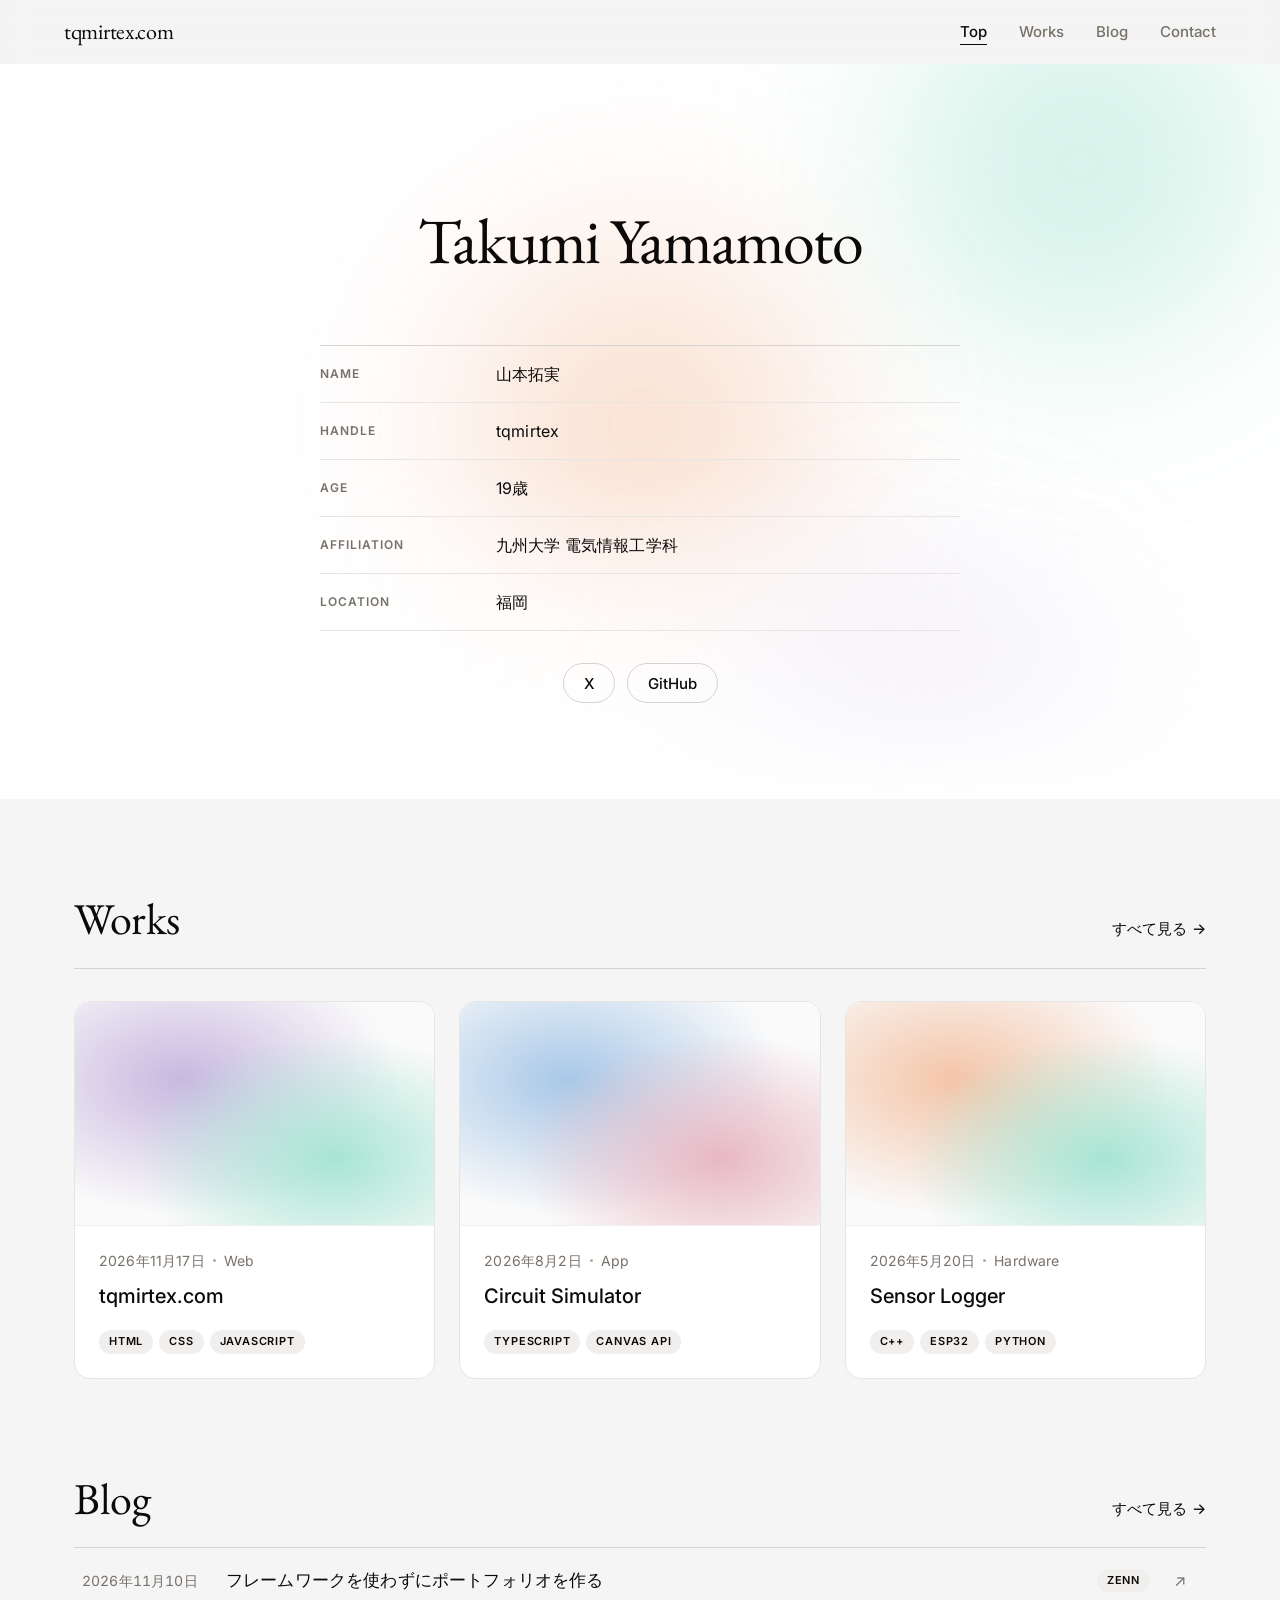
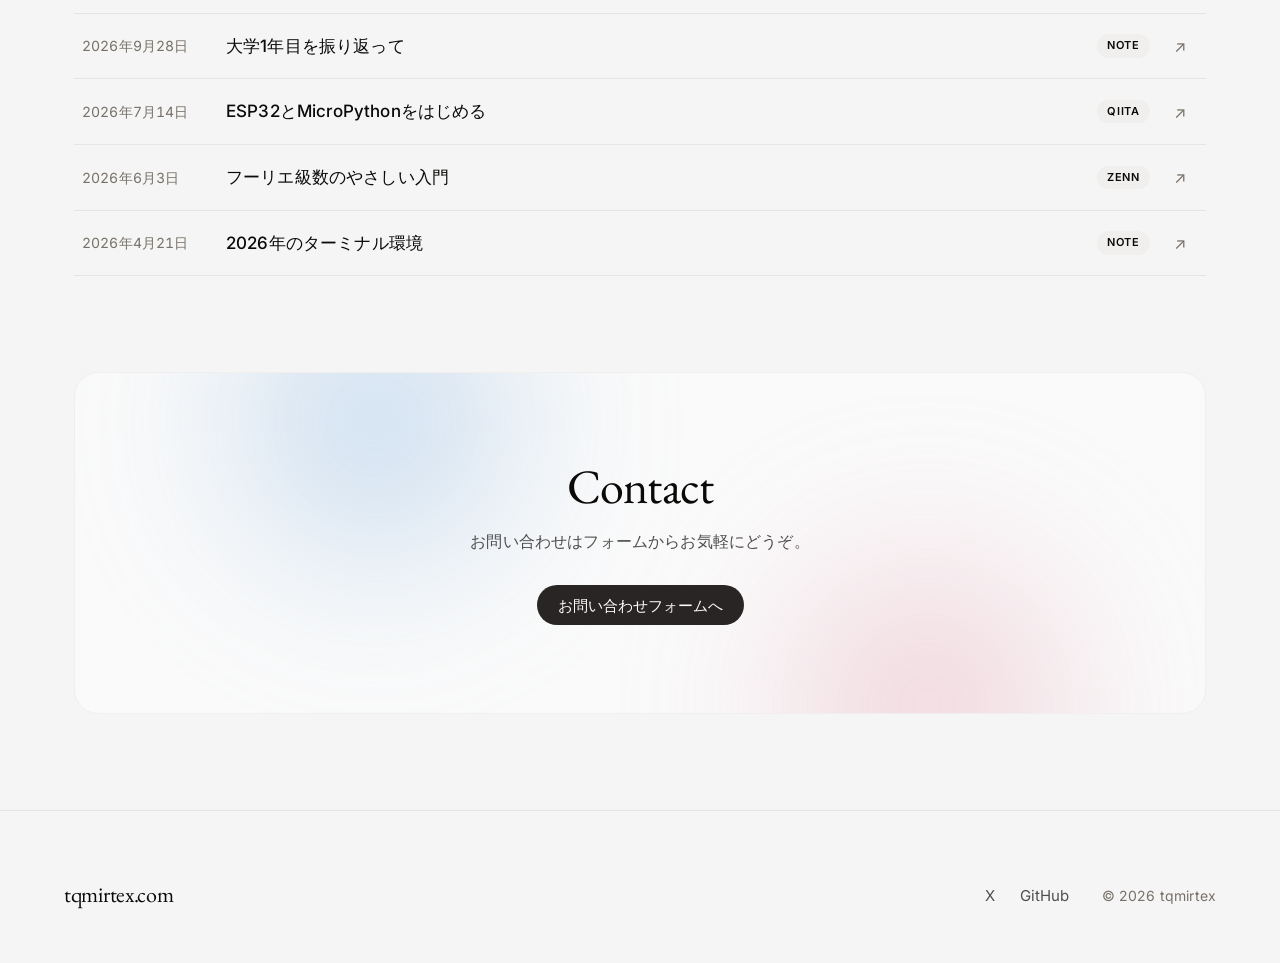
==== commit 05562c4b: "トップページのデザイン修正" ====
--- a/index.html
+++ b/index.html
@@ -37,12 +37,17 @@
         <span class="orb orb--lavender"></span>
       </div>
       <div class="container hero__inner">
-        <h1 class="hero__title reveal">tqmirtex</h1>
+        <img class="hero__avatar" src="assets/images/avatar.png" alt="山本拓実のイラスト" width="260" height="244">
+        <h1 class="hero__title reveal">Takumi Yamamoto</h1>
 
         <dl class="profile reveal">
           <div class="profile__row">
             <dt>Name</dt>
             <dd>山本拓実</dd>
+          </div>
+          <div class="profile__row">
+            <dt>Handle</dt>
+            <dd>tqmirtex</dd>
           </div>
           <div class="profile__row">
             <dt>Age</dt>
--- a/assets/css/style.css
+++ b/assets/css/style.css
@@ -152,10 +152,6 @@
   transition: color 160ms ease, opacity 160ms ease;
 }
 
-.site-nav:hover a {
-  color: #a4a7ae;
-}
-
 .site-nav a[aria-current="page"] {
   color: var(--color-ink);
   background: transparent;
@@ -280,7 +276,7 @@
 
 .hero h1 {
   font-size: 64px;
-  font-weight: 600;
+  font-weight: 400;
 }
 
 .hero-title {
@@ -1267,7 +1263,7 @@
 .site-logo {
   font-family: var(--f-display);
   font-size: 22px;
-  font-weight: 600;
+  font-weight: 400;
   letter-spacing: -0.3px;
   color: var(--c-ink);
 }
@@ -1371,6 +1367,22 @@
   padding: 120px 0 var(--s-section);
 }
 .hero__inner { position: relative; z-index: 1; }
+
+.hero__avatar {
+  position: absolute;
+  top: 0;
+  right: var(--s-lg, 24px);
+  width: 420px;
+  height: auto;
+  pointer-events: none;
+}
+/* Below this width the icon would have to shrink, so hide it and center the profile block */
+@media (max-width: 1311px) {
+  .hero__avatar { display: none; }
+  .hero__title { text-align: center; }
+  .profile { margin-left: auto; margin-right: auto; }
+  .hero .social { justify-content: center; }
+}
 
 .hero__title {
   margin-top: var(--s-lg);
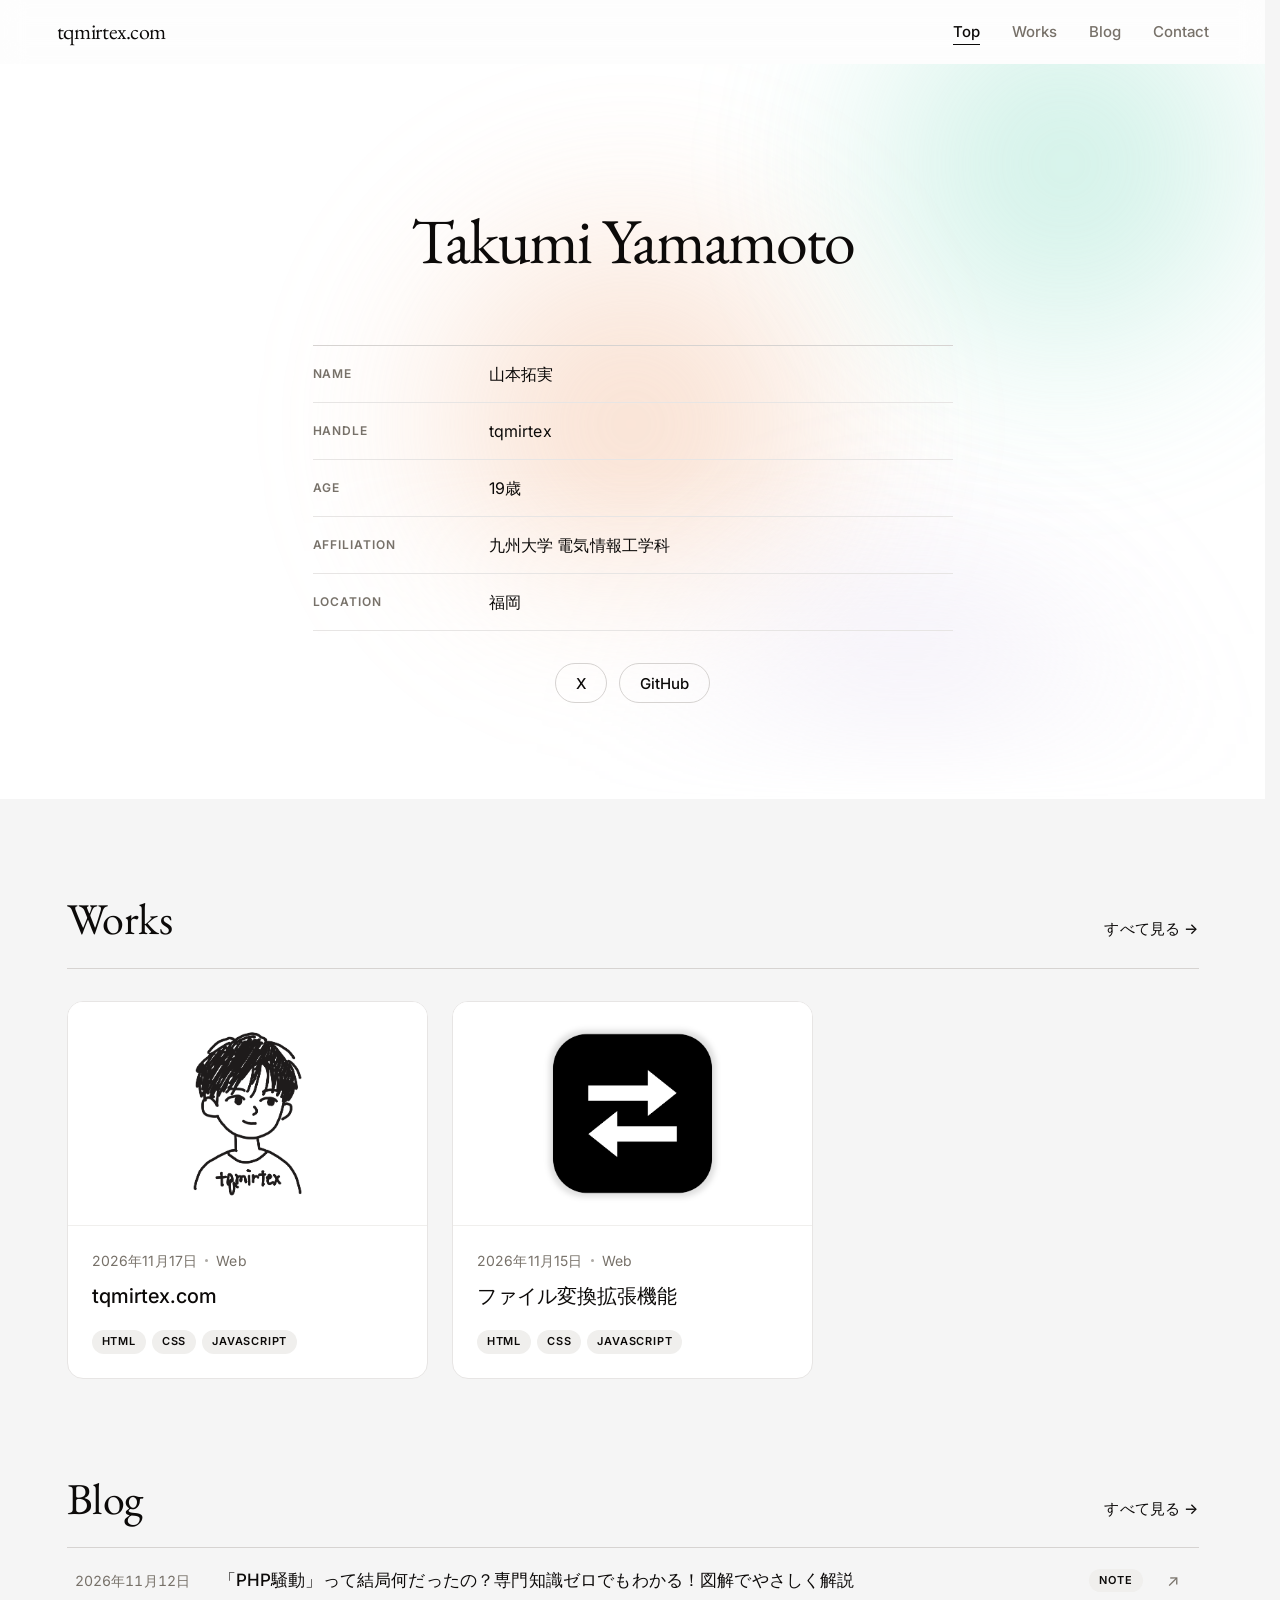
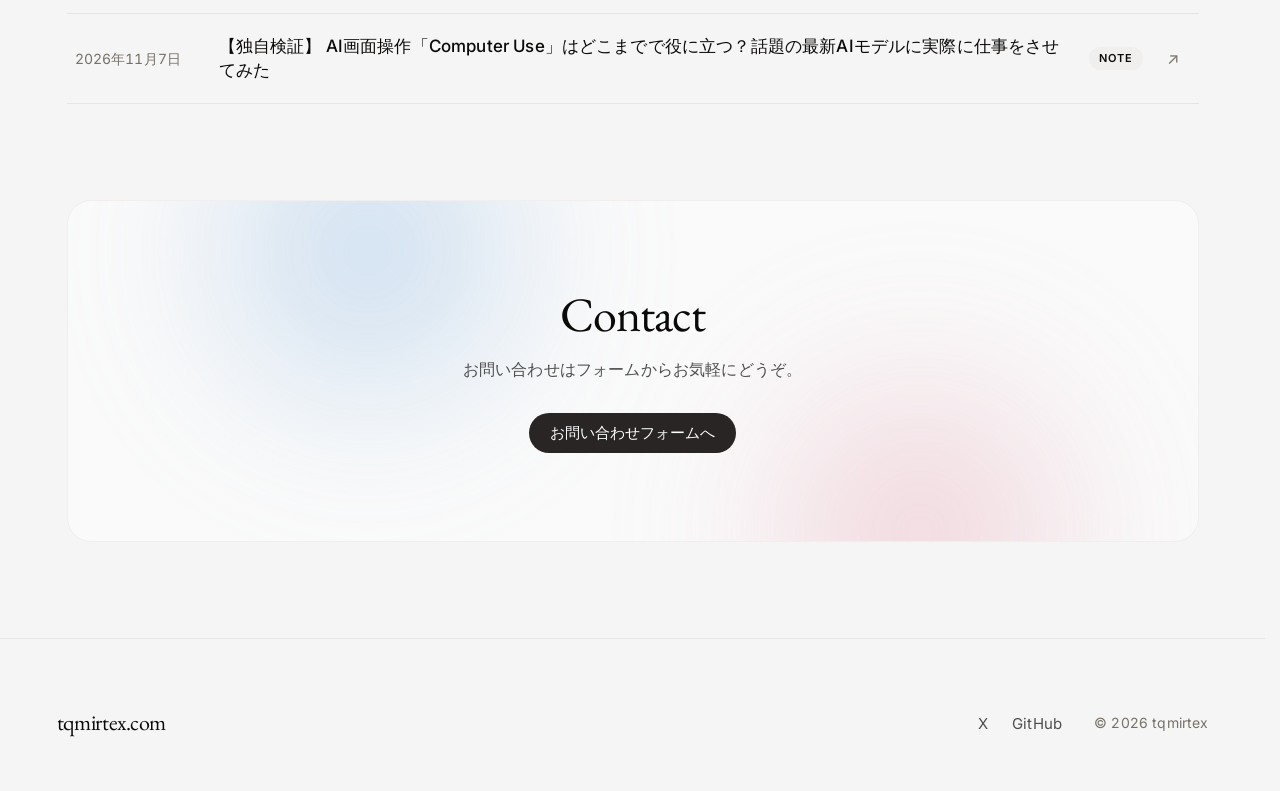
==== commit c5940576: "アイコンデザインの追加" ====
--- a/index.html
+++ b/index.html
@@ -7,7 +7,7 @@
   <meta name="description" content="tqmirtex（山本拓実）のポートフォリオ">
   <meta property="og:title" content="tqmirtex.com">
   <meta property="og:type" content="website">
-  <link rel="icon" href="assets/images/favicon.svg" type="image/svg+xml">
+  <link rel="icon" href="assets/images/avatar.png" type="image/png">
   <link rel="preconnect" href="https://fonts.googleapis.com">
   <link rel="preconnect" href="https://fonts.gstatic.com" crossorigin>
   <link href="https://fonts.googleapis.com/css2?family=EB+Garamond:wght@400;600&family=Inter:wght@400;500;600&display=swap" rel="stylesheet">
@@ -37,7 +37,7 @@
         <span class="orb orb--lavender"></span>
       </div>
       <div class="container hero__inner">
-        <img class="hero__avatar" src="assets/images/avatar.png" alt="山本拓実のイラスト" width="260" height="244">
+        <img class="hero__avatar" src="assets/images/avatar.png" alt="山本拓実のイラスト" width="340" height="510">
         <h1 class="hero__title reveal">Takumi Yamamoto</h1>
 
         <dl class="profile reveal">
--- a/assets/css/style.css
+++ b/assets/css/style.css
@@ -1185,7 +1185,7 @@
 *::before,
 *::after { box-sizing: border-box; }
 
-html { -webkit-text-size-adjust: 100%; scroll-behavior: smooth; }
+html { -webkit-text-size-adjust: 100%; scroll-behavior: smooth; scrollbar-gutter: stable; }
 
 body {
   margin: 0;
@@ -1245,7 +1245,7 @@
   top: 0;
   z-index: 50;
   height: var(--header-h);
-  background: rgba(245, 245, 245, 0.82);
+  background: rgba(255, 255, 255, 0.82);
   backdrop-filter: saturate(140%) blur(12px);
   -webkit-backdrop-filter: saturate(140%) blur(12px);
   border-bottom: 1px solid transparent;
@@ -1372,7 +1372,7 @@
   position: absolute;
   top: 0;
   right: var(--s-lg, 24px);
-  width: 420px;
+  width: 340px;
   height: auto;
   pointer-events: none;
 }
